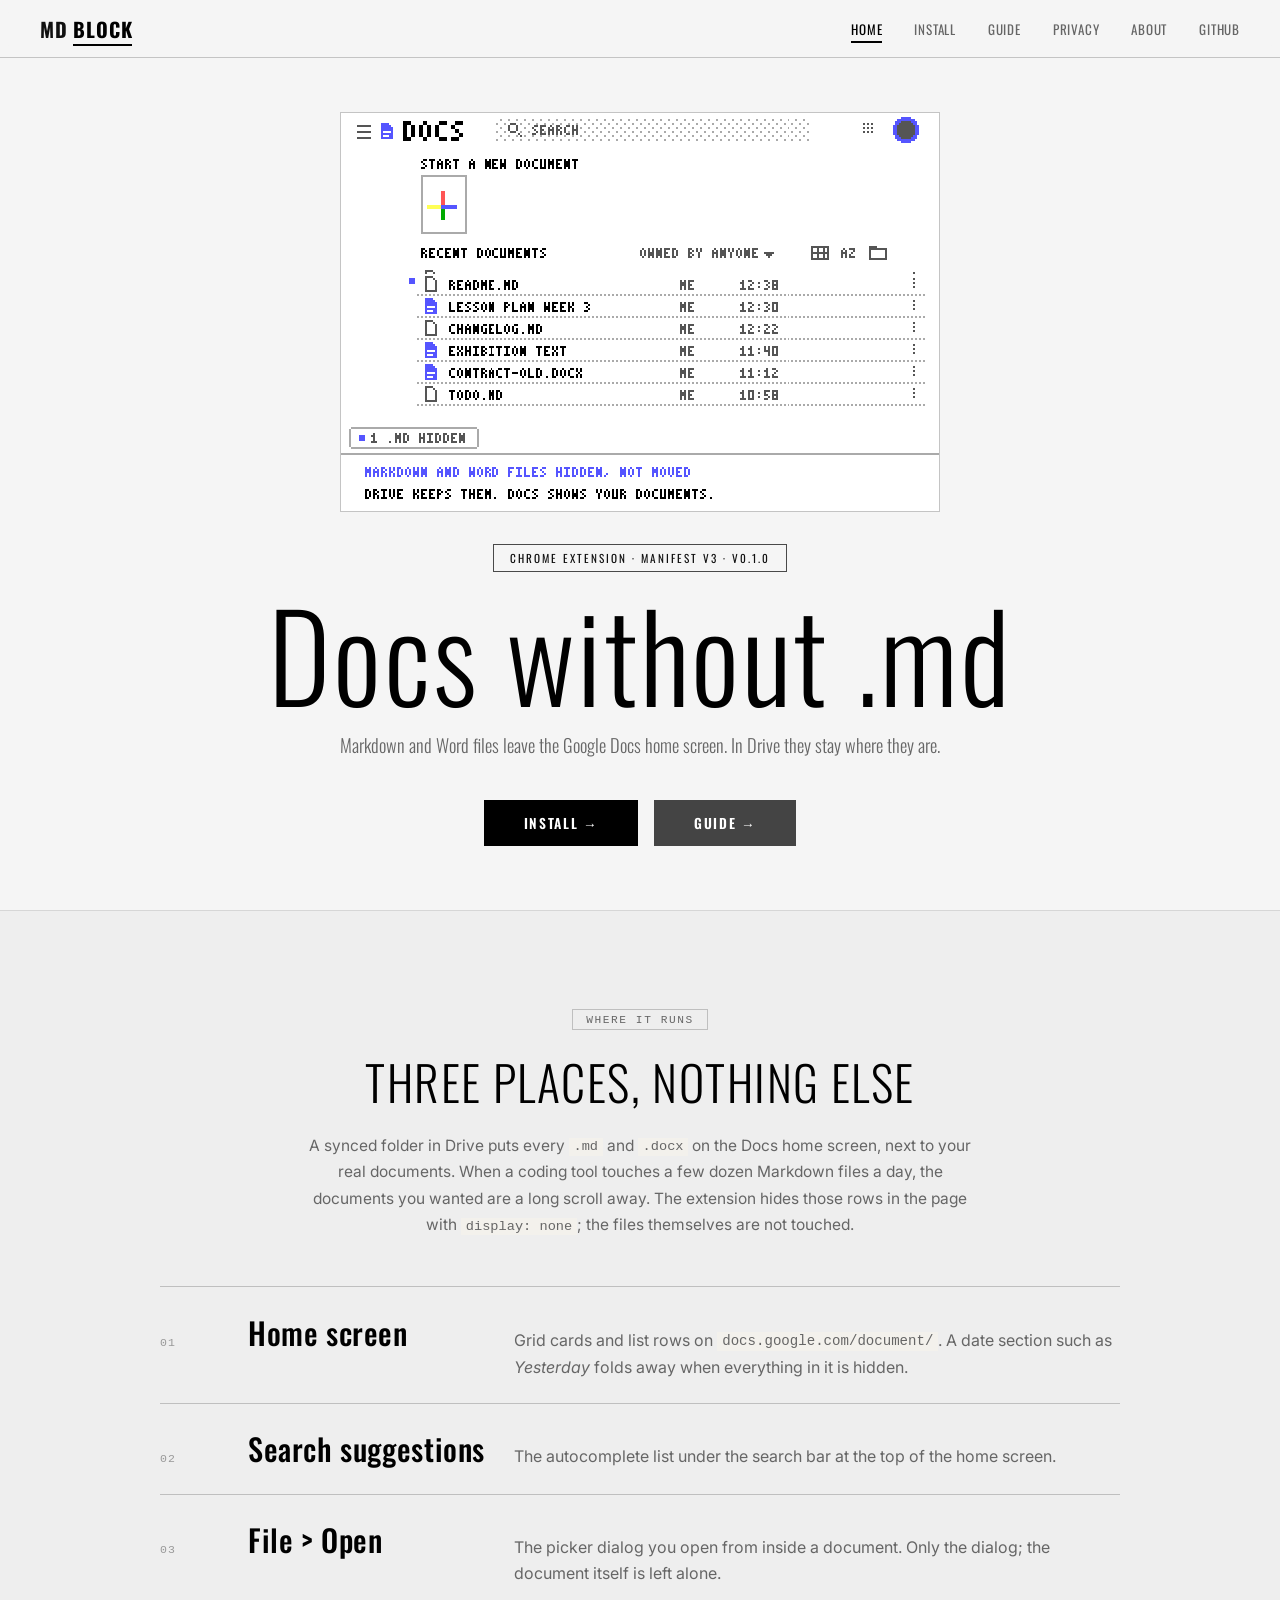
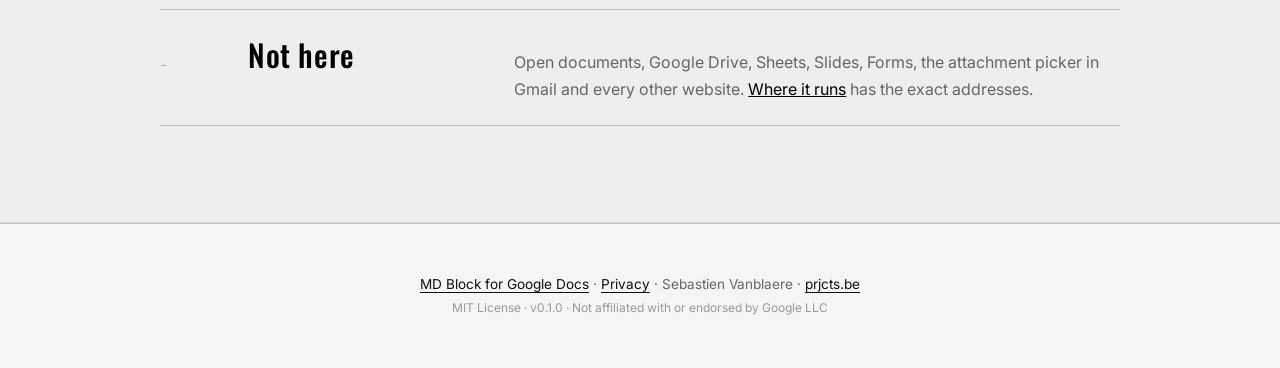
==== index.html @ 328c987b "Add GitHub Pages site and CGA overview animation - index.html and docs/ (install, guide, privacy, ab" ====
<!DOCTYPE html>
<html lang="en">
<head>
  <meta charset="UTF-8">
  <meta name="viewport" content="width=device-width, initial-scale=1.0">
  <title>MD Block for Google Docs - hide .md files in Docs, keep them in Drive</title>
  <meta name="description" content="A small Chrome extension that hides Markdown and Word files from the Google Docs home screen, search suggestions and File > Open. Nothing in Drive is moved or deleted.">
  <meta property="og:title" content="MD Block for Google Docs">
  <meta property="og:description" content="Hides Markdown and Word files from the Google Docs home screen and File > Open. Drive keeps every file.">
  <meta property="og:type" content="website">
  <meta property="og:url" content="https://seb-prjcts-be.github.io/google_docs_md_filter/">
  <meta property="og:image" content="https://seb-prjcts-be.github.io/google_docs_md_filter/docs/images/og-image.png">
  <meta name="twitter:card" content="summary_large_image">
  <meta name="twitter:title" content="MD Block for Google Docs">
  <meta name="twitter:description" content="Hides Markdown and Word files from the Google Docs home screen and File > Open. Drive keeps every file.">
  <meta name="twitter:image" content="https://seb-prjcts-be.github.io/google_docs_md_filter/docs/images/og-image.png">
  <link rel="icon" href="icons/icon32.png" type="image/png">
  <link rel="preconnect" href="https://fonts.googleapis.com">
  <link href="https://fonts.googleapis.com/css2?family=Oswald:wght@300;400;500;600;700&family=Inter:wght@400;500&display=swap" rel="stylesheet">
  <link rel="stylesheet" href="docs/style.css">
  <link rel="stylesheet" href="docs/home-overview.css">
</head>
<body>

  <!-- NAV -->
  <nav id="navbar">
    <a class="nav-logo" href="index.html">MD <span>Block</span></a>
    <button class="nav-hamburger" aria-label="Toggle menu" onclick="this.closest('nav').classList.toggle('nav-open')"><span></span><span></span><span></span></button>
    <ul class="nav-links">
      <li><a href="#hero" class="active">Home</a></li>
      <li><a href="docs/install.html">Install</a></li>
      <li><a href="docs/guide.html">Guide</a></li>
      <li><a href="docs/privacy.html">Privacy</a></li>
      <li><a href="docs/about.html">About</a></li>
      <li><a href="https://github.com/seb-prjcts-be/google_docs_md_filter" target="_blank">GitHub</a></li>
    </ul>
  </nav>

  <!-- HERO: the home screen before and after -->
  <section id="hero">
    <div class="hero-overlay">
      <div class="hero-text">
        <figure class="home-overview">
          <picture>
            <source srcset="docs/images/og-image.png" media="(prefers-reduced-motion: reduce)">
            <img src="docs/images/overview.gif" width="600" height="400" style="image-rendering:pixelated;border:1px solid rgba(0,0,0,0.2)" alt="The Google Docs home screen in CGA colours. In the list of recent documents, Markdown and Word files are struck through one by one and disappear; the native documents move up and a button in the bottom-left corner counts 7 files hidden.">
          </picture>
        </figure>
        <div class="hero-badge">Chrome extension &middot; Manifest V3 &middot; v0.1.0</div>
        <h1>Docs without <span class="accent">.md</span></h1>
        <p class="hero-sub">Markdown and Word files leave the Google Docs home screen. In Drive they stay where they are.</p>
        <div class="cta-row">
          <a href="docs/install.html" class="cta-btn">Install &#8594;</a>
          <a href="docs/guide.html" class="cta-btn secondary">Guide &#8594;</a>
        </div>
      </div>
    </div>
  </section>

  <!-- WHERE IT RUNS -->
  <section class="section section-dark" id="where">
    <div class="section-header">
      <div class="section-tag">Where it runs</div>
      <h2>Three places, nothing else</h2>
      <p>A synced folder in Drive puts every <code>.md</code> and <code>.docx</code> on the Docs home screen, next to your real documents. When a coding tool touches a few dozen Markdown files a day, the documents you wanted are a long scroll away. The extension hides those rows in the page with <code>display: none</code>; the files themselves are not touched.</p>
    </div>
    <ol class="pipeline-list">
      <li><span>01</span><strong>Home screen</strong><p>Grid cards and list rows on <code>docs.google.com/document/</code>. A date section such as <em>Yesterday</em> folds away when everything in it is hidden.</p></li>
      <li><span>02</span><strong>Search suggestions</strong><p>The autocomplete list under the search bar at the top of the home screen.</p></li>
      <li><span>03</span><strong>File &gt; Open</strong><p>The picker dialog you open from inside a document. Only the dialog; the document itself is left alone.</p></li>
      <li><span>&ndash;</span><strong>Not here</strong><p>Open documents, Google Drive, Sheets, Slides, Forms, the attachment picker in Gmail and every other website. <a href="docs/guide.html#where">Where it runs</a> has the exact addresses.</p></li>
    </ol>
  </section>

  <!-- FOOTER -->
  <footer>
    <p><a href="https://github.com/seb-prjcts-be/google_docs_md_filter" target="_blank">MD Block for Google Docs</a> &middot; <a href="docs/privacy.html">Privacy</a> &middot; Sebastien Vanblaere &middot; <a href="https://prjcts.be" target="_blank">prjcts.be</a></p>
    <p class="footer-sub">MIT License &middot; v0.1.0 &middot; Not affiliated with or endorsed by Google LLC</p>
  </footer>

</body>
</html>
---- docs/style.css ----
/* ============================================================
   penplotter sites - the family look of the drawing libraries:
   sober black and white, Oswald titles, Inter body, Courier New
   code on warm paper. The rules are shared, taken over as
   they are. Identical in vanilla.penplotter and p5.penplotter.
   ============================================================ */

@import url('https://fonts.googleapis.com/css2?family=Oswald:wght@400;500;600;700&family=Inter:wght@400;500&display=swap');

:root {
  --bg:          #f5f5f5;
  --bg2:         #eeeeee;
  --bg3:         #e4e4e4;
  --surface:     #ffffff;
  --paper:       #faf8f3;
  --border:      rgba(0, 0, 0, 0.1);
  --border-mid:  rgba(0, 0, 0, 0.2);
  --border-hard: rgba(0, 0, 0, 0.7);
  --text:        #111111;
  --text-muted:  #666666;
  --text-faint:  #999999;
}

*, *::before, *::after { box-sizing: border-box; }
html { scroll-behavior: smooth; }
body {
  margin: 0;
  font-family: 'Inter', 'Segoe UI', system-ui, sans-serif;
  background: var(--bg);
  color: var(--text);
  overflow-x: hidden;
}
a { color: inherit; }
button, input, select, textarea { font: inherit; }
h1, h2, h3, .nav-logo, .cta-btn, .hero-badge { font-family: 'Oswald', sans-serif; margin: 0; }
code, pre { font-family: 'Courier New', Courier, monospace; }
a:focus-visible, button:focus-visible { outline: 2px solid #000; outline-offset: 3px; }

/* ── NAV ── */
#navbar {
  position: fixed;
  top: 0; left: 0; right: 0;
  z-index: 100;
  display: flex;
  align-items: center;
  justify-content: space-between;
  padding: 0.85rem 2.5rem;
  background: rgba(245, 245, 245, 0.92);
  backdrop-filter: blur(10px);
  border-bottom: 1px solid var(--border-mid);
}
.nav-logo {
  font-size: 1.25rem;
  font-weight: 700;
  letter-spacing: 0.04em;
  text-transform: uppercase;
  color: var(--text);
  text-decoration: none;
}
.nav-logo span { color: #000; border-bottom: 2px solid #000; }
.nav-links { display: flex; list-style: none; gap: 2rem; margin: 0; padding: 0; }
.nav-links a {
  color: var(--text-muted);
  text-decoration: none;
  font-size: 0.82rem;
  letter-spacing: 0.06em;
  text-transform: uppercase;
  font-family: 'Oswald', sans-serif;
  font-weight: 400;
  transition: color 0.15s;
}
.nav-links a:hover { color: #000; }
.nav-links a.active { color: #000; border-bottom: 2px solid #000; padding-bottom: 2px; }
.nav-hamburger {
  display: none;
  flex-direction: column;
  justify-content: center;
  gap: 5px;
  background: none;
  border: none;
  cursor: pointer;
  padding: 4px;
  z-index: 101;
}
.nav-hamburger span { display: block; width: 22px; height: 2px; background: var(--text); border-radius: 2px; transition: transform 0.2s, opacity 0.2s; }
#navbar.nav-open .nav-hamburger span:nth-child(1) { transform: translateY(7px) rotate(45deg); }
#navbar.nav-open .nav-hamburger span:nth-child(2) { opacity: 0; }
#navbar.nav-open .nav-hamburger span:nth-child(3) { transform: translateY(-7px) rotate(-45deg); }

#hero, .section, footer { position: relative; z-index: 1; }

/* ── HERO ── */
#hero {
  height: 100vh;
  min-height: 580px;
  overflow: hidden;
}
#hero-canvas { position: absolute; inset: 0; }
#hero-canvas canvas { display: block; width: 100% !important; height: 100% !important; }
.hero-overlay {
  position: absolute;
  inset: 0;
  display: flex;
  align-items: center;
  justify-content: center;
  background: radial-gradient(ellipse at center, rgba(245,245,245,0.15) 0%, rgba(245,245,245,0.75) 100%);
  pointer-events: none;
}
.hero-text { text-align: center; pointer-events: auto; padding: 0 1.25rem; }
.hero-badge {
  display: inline-block;
  padding: 0.3rem 1rem;
  border: 1px solid var(--border-hard);
  font-size: 0.7rem;
  letter-spacing: 0.18em;
  text-transform: uppercase;
  color: var(--text);
  margin-bottom: 1.5rem;
}
.hero-text h1 {
  font-size: clamp(3rem, 10vw, 7.5rem);
  font-weight: 400;
  line-height: 0.95;
  letter-spacing: 0.02em;
  text-transform: none;
  color: #000;
  margin-bottom: 1.2rem;
}
.hero-sub {
  font-size: clamp(0.95rem, 2vw, 1.15rem);
  color: var(--text-muted);
  line-height: 1.7;
  margin: 0 0 2.5rem;
  font-weight: 400;
}
.cta-btn {
  display: inline-block;
  padding: 0.8rem 2.5rem;
  background: #000;
  color: #fff;
  text-decoration: none;
  font-size: 0.85rem;
  letter-spacing: 0.12em;
  text-transform: uppercase;
  font-weight: 600;
  transition: background 0.15s;
}
.cta-btn:hover { background: #333; }
.cta-btn.secondary { background: #444; }
.cta-btn.secondary:hover { background: #333; }
.cta-row { display: flex; gap: 1rem; justify-content: center; flex-wrap: wrap; margin-top: 1.5rem; }

/* ── SECTIONS ── */
.section { padding: 6rem 2rem; }
.section-dark { background: var(--bg2); border-top: 1px solid var(--border); border-bottom: 1px solid var(--border); }
.section-header { text-align: center; max-width: 680px; margin: 0 auto 3rem; }
.section-tag, .eyebrow {
  display: inline-block;
  padding: 0.2rem 0.8rem;
  border: 1px solid var(--border-mid);
  font-size: 0.7rem;
  letter-spacing: 0.14em;
  text-transform: uppercase;
  color: var(--text-muted);
  font-family: 'Consolas', monospace;
  margin: 0 0 1rem;
}
.section-header h2 {
  font-size: clamp(2rem, 5vw, 3rem);
  font-weight: 700;
  text-transform: uppercase;
  letter-spacing: 0.03em;
  color: #000;
  margin-bottom: 1rem;
}
.section-header p { color: var(--text-muted); line-height: 1.7; font-size: 0.97rem; margin: 0; }
.accent { color: #000; }
section[id], h2[id], h3[id] { scroll-margin-top: 62px; }

/* The two-libraries and five-stages lists on the landing page */
.pipeline-list { list-style: none; margin: 0 auto; padding: 0; max-width: 960px; border-top: 1px solid var(--border-mid); }
.pipeline-list li {
  display: grid;
  grid-template-columns: 64px minmax(170px, .4fr) 1fr;
  gap: 1.5rem;
  align-items: baseline;
  padding: 1.4rem 0;
  border-bottom: 1px solid var(--border-mid);
}
.pipeline-list span { font-family: 'Consolas', 'Courier New', monospace; font-size: 0.72rem; letter-spacing: 0.1em; text-transform: uppercase; color: var(--text-faint); }
.pipeline-list strong { font-family: 'Oswald', sans-serif; font-size: clamp(1.3rem, 2.6vw, 1.9rem); font-weight: 500; letter-spacing: 0.02em; color: #000; }
.pipeline-list p { margin: 0; color: var(--text-muted); line-height: 1.65; }
.pipeline-list a { color: #000; }

/* ── CODE ── */
.code-preview {
  background: var(--paper);
  border: 1px solid rgba(0, 0, 0, 0.15);
  border-radius: 4px;
  padding: 0.75rem;
  text-align: left;
}
.code-preview code {
  font-family: 'Consolas', 'Courier New', monospace;
  font-size: 0.7rem;
  color: #111;
  background: transparent;
  white-space: pre-wrap;
  line-height: 1.65;
}
pre, .code-block {
  background: var(--paper);
  color: #111;
  border: 1px solid rgba(0, 0, 0, 0.15);
  border-radius: 4px;
  padding: 1.2rem 1.4rem;
  margin: 0.8rem 0 1.4rem;
  overflow-x: auto;
  font-family: 'Courier New', monospace;
  font-size: 0.84rem;
  line-height: 1.6;
  white-space: pre;
}
pre code, .code-block code { background: transparent; padding: 0; font-family: inherit; font-size: inherit; }
p code, li code, td code, dd code { font-family: 'Courier New', monospace; font-size: 0.88em; background: #f3f1ec; padding: 0.1em 0.35em; }

/* Prism tokens - p5 webeditor (Atom One Light) palette */
.token.comment    { color: #A0A1A7; font-style: italic; }
.token.keyword    { color: #A626A4; }
.token.string     { color: #50A14F; }
.token.number,
.token.boolean    { color: #986801; }
.token.function   { color: #4078F2; }
.token.class-name { color: #C18401; }
.token.property   { color: #E45649; }
.token.operator,
.token.punctuation { color: #383A42; }

/* ── FOOTER ── */
footer {
  text-align: center;
  padding: 3rem 2rem;
  border-top: 1px solid var(--border-mid);
  color: var(--text-muted);
  font-size: 0.85rem;
  line-height: 1.9;
}
footer p { margin: 0; }
footer a { color: var(--text); text-decoration: underline; text-underline-offset: 3px; }
footer a:hover { color: #000; }
.footer-sub { font-size: 0.75rem; color: var(--text-faint); }

/* ── SCROLLBAR ── */
::-webkit-scrollbar { width: 5px; }
::-webkit-scrollbar-track { background: var(--bg); }
::-webkit-scrollbar-thumb { background: #aaa; }
::-webkit-scrollbar-thumb:hover { background: #555; }

/* ── DOC PAGES (reading layout) ── */
.page, .guide-wrap { max-width: 960px; margin: 0 auto; padding: 6rem 2rem 5rem; }
.page h1 { font-size: 2.8rem; margin-bottom: 0.3rem; }
.page h2 { font-size: 1.5rem; margin: 3rem 0 0.7rem; text-transform: uppercase; letter-spacing: .05em; padding-bottom: 0.3rem; }
.page h3 { font-size: 1.1rem; margin: 1.8rem 0 0.4rem; text-transform: uppercase; letter-spacing: .04em; }
.page p, .page li { line-height: 1.7; color: var(--text-muted); }
.page p { margin: 0 0 0.8rem; }
.page a { color: #000; text-decoration: underline; }
.page a:hover { color: #555; }
.guide-intro, .lead { font-size: 1.1rem; color: var(--text); margin-bottom: 2rem; line-height: 1.7; }
.page .lead, .page .guide-intro { color: var(--text); }
.page ol, .page ul { padding-left: 22px; margin: 0 0 1rem; }
.page li + li { margin-top: 0.4rem; }
.page-header { margin-bottom: 2.5rem; }
.page-header .section-tag, .page-header .eyebrow { margin-bottom: 0.6rem; }

.callout {
  background: var(--bg2);
  padding: 0.9rem 1.2rem;
  margin: 1.2rem 0;
  color: var(--text);
}
.callout p { margin: 0; }
.callout code { background: #ebe8e0; }
.note {
  display: inline-block;
  font-size: 0.72rem;
  font-family: 'Oswald', sans-serif;
  text-transform: uppercase;
  letter-spacing: .08em;
  background: #000;
  color: #fff;
  padding: 0.15em 0.5em;
  margin-right: 0.4rem;
  vertical-align: middle;
}

.page table, .opts-table { width: 100%; border-collapse: collapse; margin: 0.8rem 0 1.4rem; font-size: 0.84rem; }
.page th, .opts-table th {
  text-align: left;
  font-family: 'Oswald', sans-serif;
  font-size: 0.74rem;
  text-transform: uppercase;
  letter-spacing: .06em;
  padding: 0.4rem 0.8rem;
  background: #000;
  color: #fff;
}
.page td, .opts-table td { padding: 0.45rem 0.8rem; border-bottom: 1px solid #e8e8e8; color: var(--text); vertical-align: top; }
.page tr:last-child td, .opts-table tr:last-child td { border-bottom: none; }
.page td:first-child, .opts-table td:first-child { font-family: 'Courier New', monospace; white-space: nowrap; }
.page td:nth-child(3), .opts-table td:nth-child(3) { color: var(--text-muted); }
.table-wrap { overflow-x: auto; }

.step-list { list-style: none; padding: 0; margin: 0.5rem 0 1.4rem; counter-reset: steps; }
.step-list li { counter-increment: steps; display: flex; gap: 1rem; margin-bottom: 0.9rem; }
.step-list li::before { content: counter(steps); font-family: 'Oswald', sans-serif; font-size: 1.1rem; background: #000; color: #fff; min-width: 1.8rem; height: 1.8rem; display: flex; align-items: center; justify-content: center; flex-shrink: 0; margin-top: 0.1rem; }
.step-list li p { margin: 0; line-height: 1.6; }

.example-grid { display: grid; grid-template-columns: repeat(2, minmax(0, 1fr)); gap: 1rem; }
.example-card { padding: 1.4rem; border: 1px solid var(--border-mid); background: var(--surface); }
.example-card h2 { margin: 0.4rem 0 0.8rem; font-size: 1.4rem; border: 0; padding: 0; }

/* ── EXAMPLES AND POSSIBILITIES PAGES (gallery layout) ── */
.ex-page-header { max-width: 1100px; margin: 0 auto; padding: 7rem 2rem 3rem; text-align: center; }
.ex-page-header h1 { font-size: 2.8rem; margin-bottom: 0.6rem; }
.ex-page-header > p { max-width: 620px; margin: 0 auto 2rem; line-height: 1.7; color: var(--text-muted); }
.ex-page-header .section-tag { margin-bottom: 0.6rem; }
.ex-preview { max-width: 520px; margin: 0 auto; display: flex; flex-direction: column; align-items: flex-start; gap: 1rem; }
.ex-canvas { width: 100%; overflow: hidden; background: var(--surface); border: 1px solid var(--border-mid); }
.ex-canvas canvas, .ex-canvas iframe { display: block !important; width: 100% !important; height: auto; border: 0; }
.ex-canvas canvas[data-example], .ex-canvas iframe { aspect-ratio: 4 / 5; object-fit: contain; }
.ex-canvas iframe { pointer-events: none; } /* a preview, not a plot button: the full example is the page to click */
.ex-canvas .ex-text { margin: 0; padding: 1rem; border: 0; border-radius: 0; aspect-ratio: 520 / 220; height: auto; font-size: 0.78rem; line-height: 1.65; white-space: pre; overflow: auto; background: var(--paper); }
.section-dark .ex-canvas { background: var(--surface); }
.ex-code-block {
  width: 100%;
  margin: 0;
  padding: 1rem 1.2rem;
  background: var(--paper);
  color: #111;
  border: 1px solid rgba(0, 0, 0, 0.15);
  font-family: 'Courier New', monospace;
  font-size: 0.78rem;
  line-height: 1.65;
  white-space: pre;
  overflow-x: auto;
  border-radius: 4px;
}
.ex-full-link, .ex-link {
  display: inline-block;
  font-family: 'Oswald', sans-serif;
  font-size: 0.72rem;
  letter-spacing: .1em;
  text-transform: uppercase;
  color: var(--text-muted);
  text-decoration: none !important;
  border-bottom: 1px solid var(--border-mid);
  transition: color 0.15s, border-color 0.15s;
}
.ex-full-link:hover, .ex-link:hover { color: #000; border-color: #000; }
.ex-controls { display: flex; flex-wrap: wrap; gap: 0.6rem 1.2rem; align-items: center; font-size: 0.85rem; color: var(--text-muted); }
.ex-controls label { display: inline-flex; align-items: center; gap: 0.4rem; }
.ex-controls select { padding: 0.35rem 0.5rem; border: 1px solid var(--border-mid); background: var(--surface); }

/* ── RESPONSIVE ── */
@media (max-width: 900px) {
  .pipeline-list li { grid-template-columns: 45px 1fr; }
  .pipeline-list p { grid-column: 2; }
  .example-grid { grid-template-columns: 1fr; }
  .nav-hamburger { display: flex; }
  .nav-links {
    display: none;
    position: fixed;
    top: 52px;
    left: 0; right: 0;
    flex-direction: column;
    gap: 0;
    background: rgba(245, 245, 245, 0.97);
    backdrop-filter: blur(10px);
    border-bottom: 1px solid var(--border-mid);
    padding: 0.5rem 0 1rem;
  }
  #navbar.nav-open .nav-links { display: flex; }
  .nav-links li { padding: 0; }
  .nav-links a { display: block; padding: 0.75rem 2rem; font-size: 0.9rem; }
}
@media (max-width: 620px) {
  #navbar { padding-left: 1.25rem; padding-right: 1.25rem; }
  .section { padding: 4rem 1.25rem; }
}
@media (prefers-reduced-motion: reduce) { html { scroll-behavior: auto; } }

/* ── Landing: four drawings you can make ── */
.make-grid { display: grid; grid-template-columns: repeat(auto-fit, minmax(210px, 1fr)); gap: 1.25rem; max-width: 1100px; margin: 0 auto; }
.make-card { display: block; text-decoration: none; color: inherit; }
.make-card .ex-canvas { margin-bottom: 0.6rem; }
.make-card p { margin: 0; font-family: 'Oswald', sans-serif; font-size: 1.1rem; font-weight: 400; letter-spacing: 0.02em; color: #000; }
.make-card:hover p { text-decoration: underline; }

/* Titles use Oswald Light; keep the existing sizes and placement. */
:is(#hero, .page, .section, .ex-page-header, .demo-header, .hb) :is(h1, h2, h3) {
  font-weight: 300;
}

/* Long inline references must not widen the page. */
p code, li code, td code { overflow-wrap: anywhere; }


/* Preserve code indentation inside a contained scrolling panel. */
pre, .ex-code-block { max-width: 100%; min-width: 0; box-sizing: border-box; }
pre code { white-space: pre; overflow-wrap: normal; }

.token.tag, .token.attr-name { color: #E45649; }
.token.attr-value { color: #50A14F; }

.workflow-pair { display:grid; grid-template-columns:repeat(2,minmax(0,1fr)); gap:1.5rem; margin:2rem 0; }
.workflow-pair figure { min-width:0; margin:0; }
.workflow-pair img { display:block; width:100%; height:auto; }
.workflow-pair h3 { font-size:1.35rem; }
details { margin:1.5rem 0; }
summary { cursor:pointer; margin-bottom:1rem; }
@media (max-width:620px) { .workflow-pair { grid-template-columns:1fr; } }
@media (max-width:620px) { .page table { table-layout:fixed; } .page td:first-child { white-space:normal; overflow-wrap:anywhere; } .page th, .page td { overflow-wrap:anywhere; padding-left:.4rem; padding-right:.4rem; } }
---- docs/home-overview.css ----
/* The overview is the central hero image on both homepages. */
#hero { height: auto; min-height: 100vh; }
#hero .hero-overlay { position: relative; inset: auto; min-height: 100vh; background: none; }
#hero .hero-text { width: 100%; min-width: 0; padding: 7rem 1.25rem 4rem; }
#hero .home-overview { width: min(100%, 600px); margin: 0 auto 2rem; }
#hero .home-overview img { display: block; width: 100%; max-width: 100%; height: auto; aspect-ratio: 3 / 2; image-rendering: pixelated; }
h1, h2, h3 { font-weight: 300; }
.hero-sub { font-family: 'Oswald', sans-serif; font-weight: 300; }
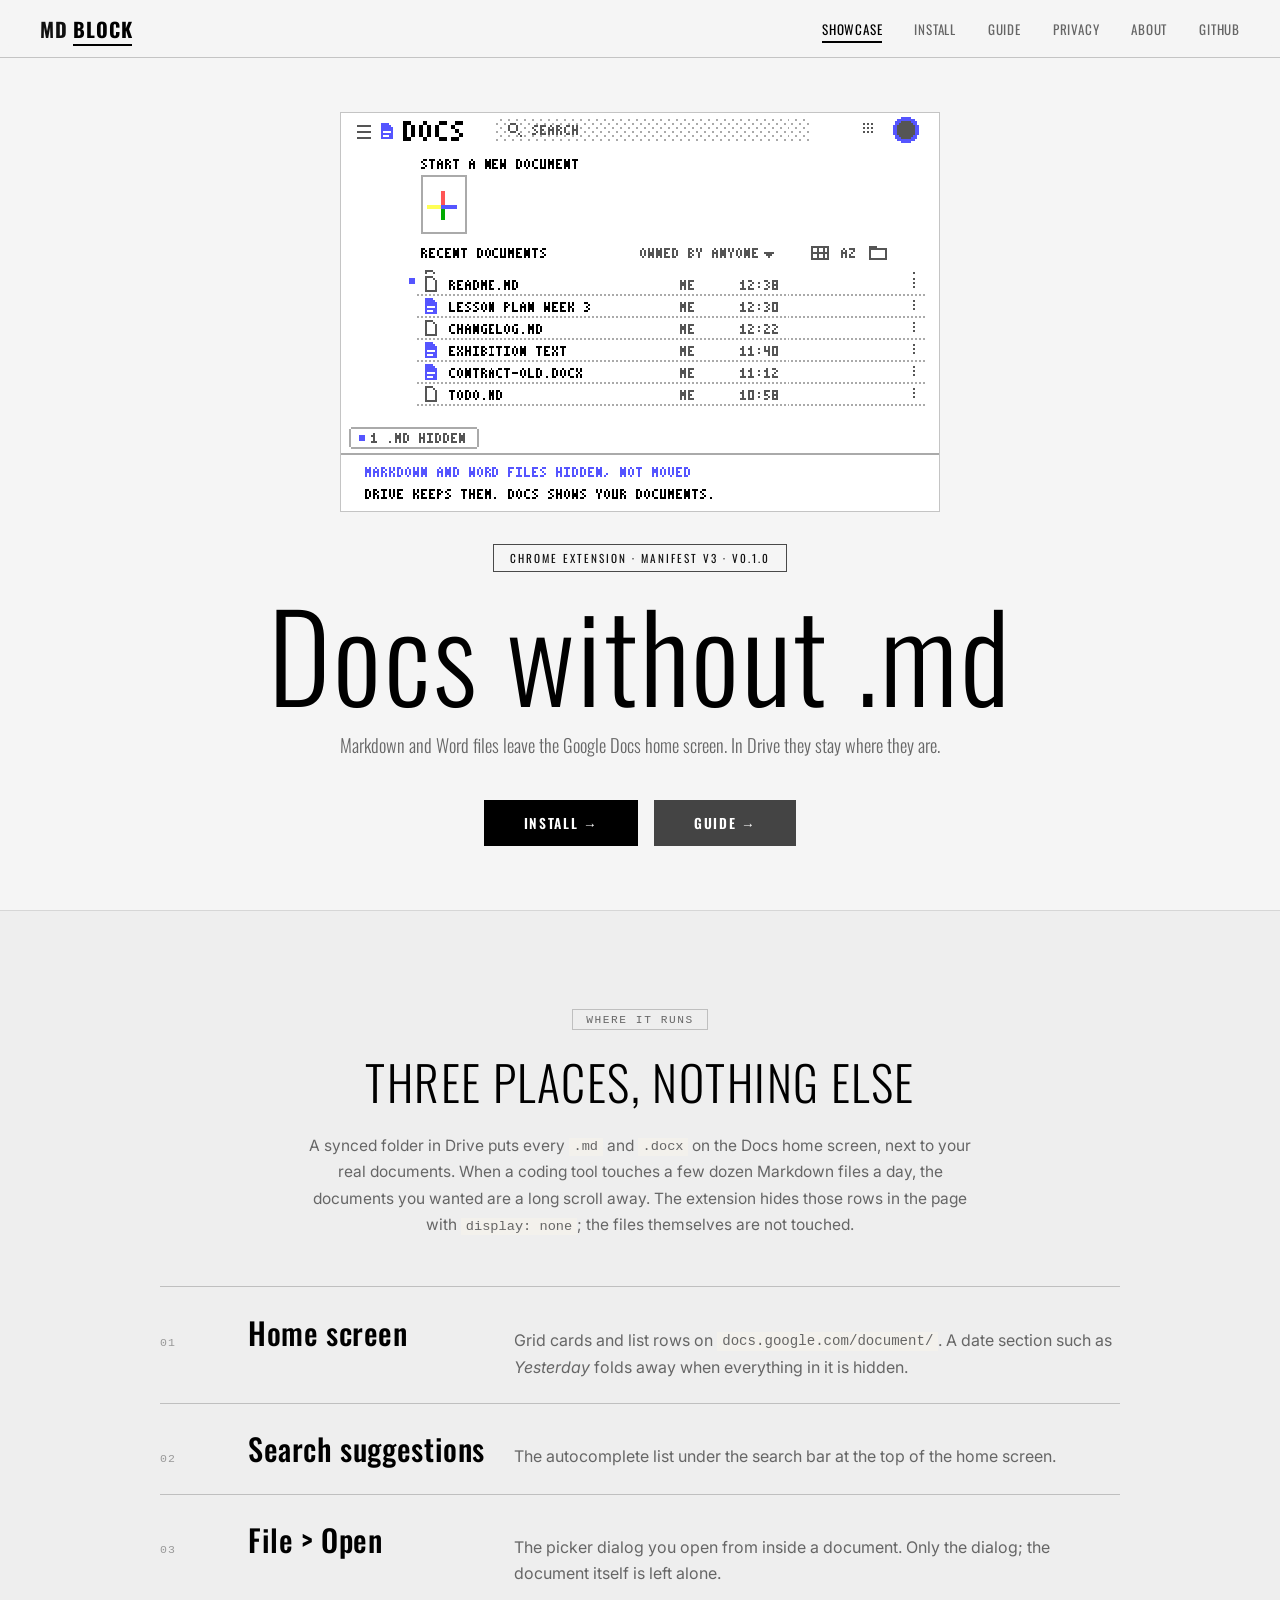
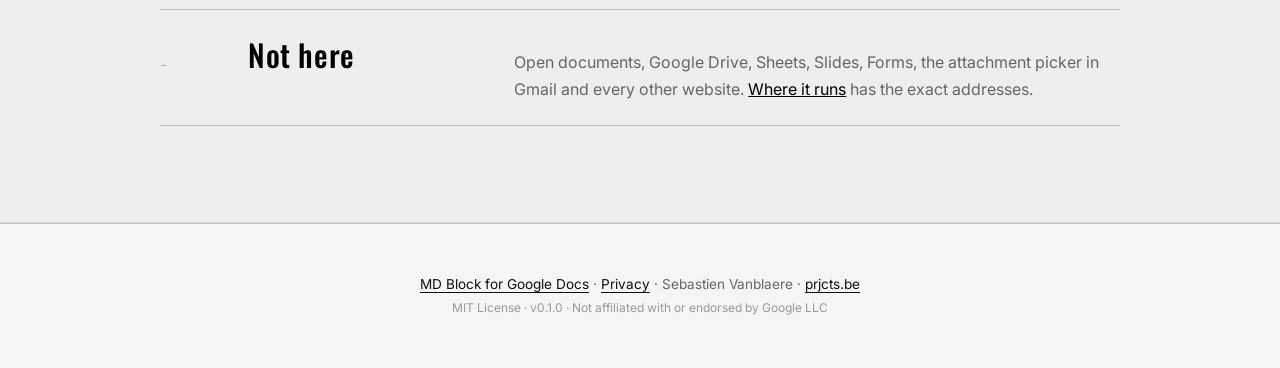
==== commit fd815d73: "Follow the seb-lib site conventions - The first nav item is Showcase, as on the library sites - The " ====
--- a/index.html
+++ b/index.html
@@ -27,7 +27,7 @@
     <a class="nav-logo" href="index.html">MD <span>Block</span></a>
     <button class="nav-hamburger" aria-label="Toggle menu" onclick="this.closest('nav').classList.toggle('nav-open')"><span></span><span></span><span></span></button>
     <ul class="nav-links">
-      <li><a href="#hero" class="active">Home</a></li>
+      <li><a href="#hero" class="active">Showcase</a></li>
       <li><a href="docs/install.html">Install</a></li>
       <li><a href="docs/guide.html">Guide</a></li>
       <li><a href="docs/privacy.html">Privacy</a></li>
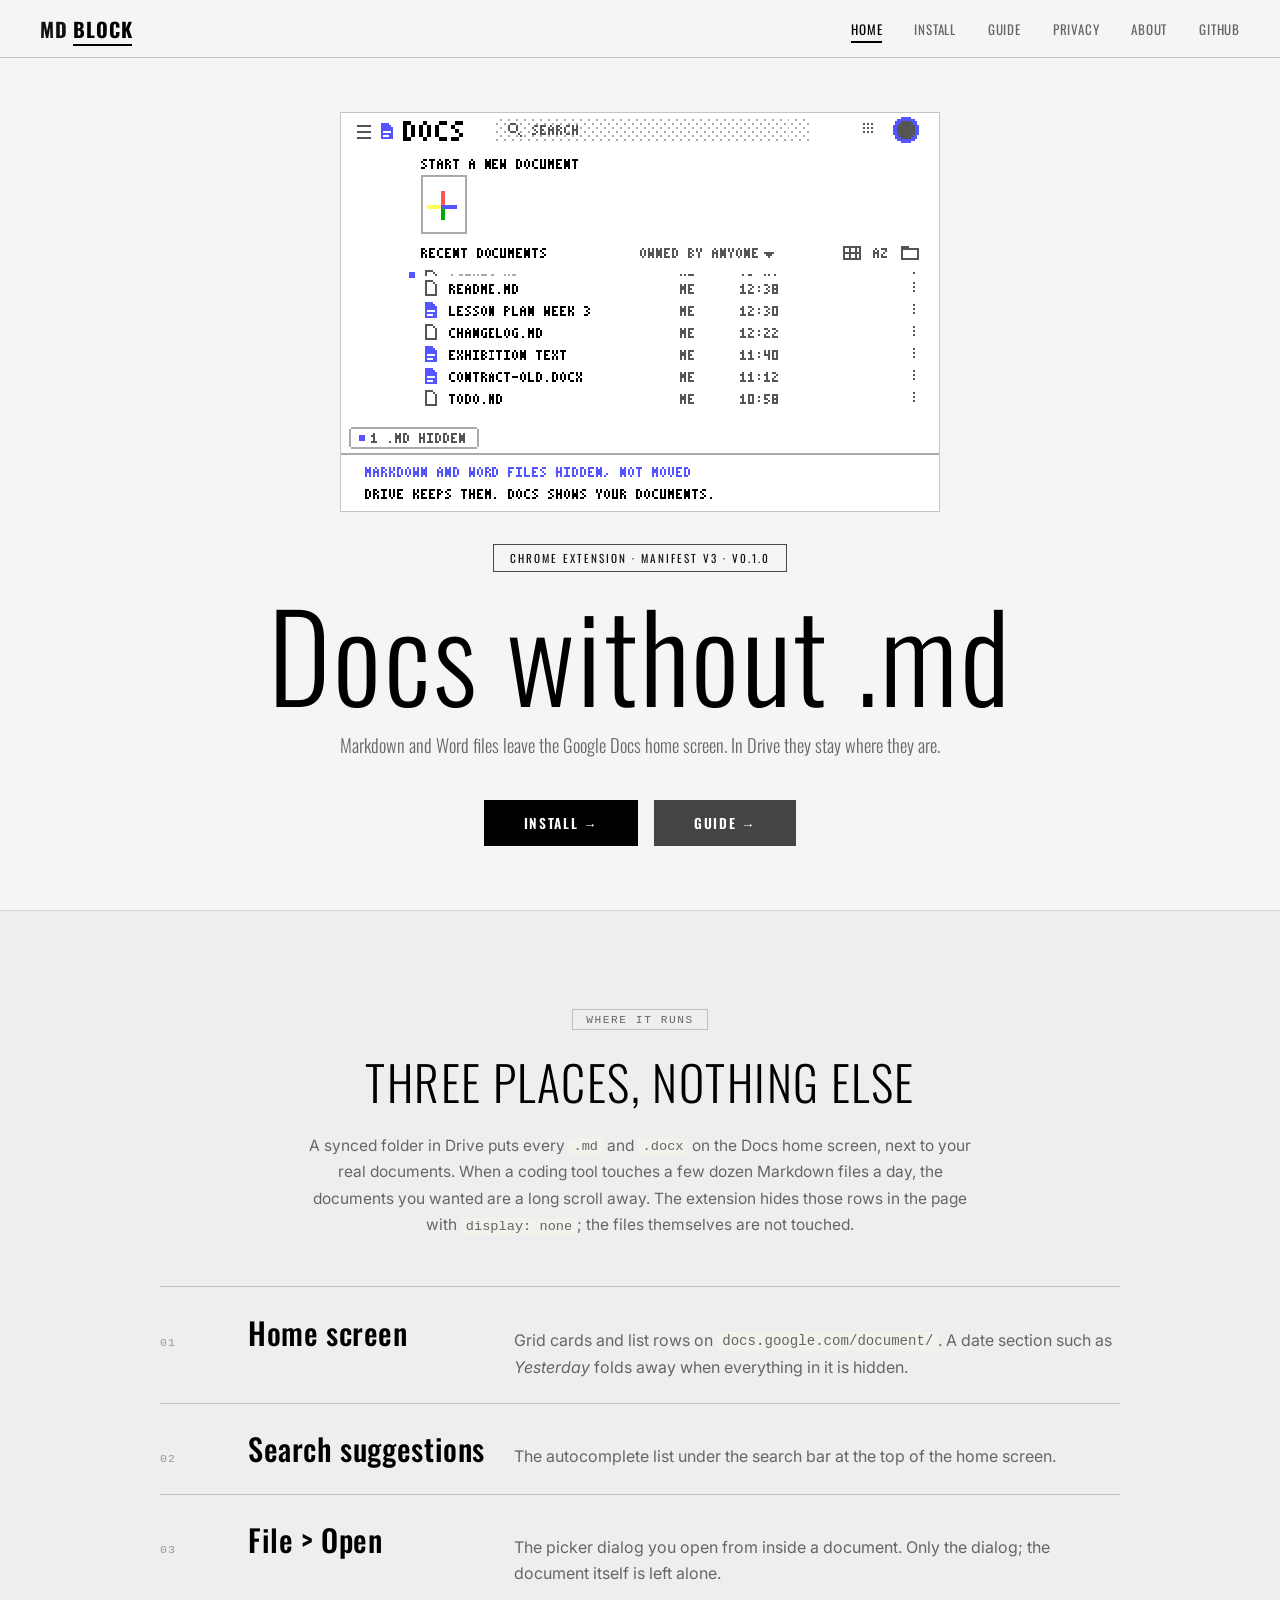
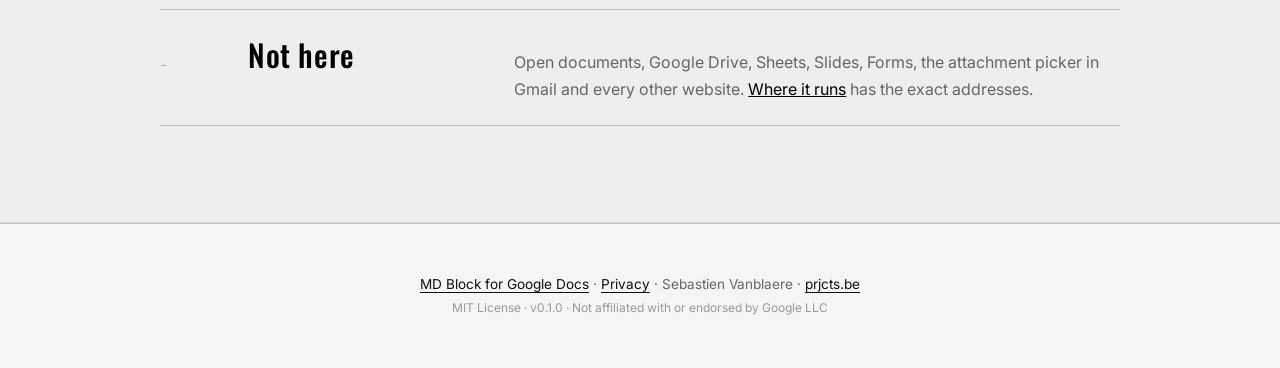
==== commit 5fcfacd7: "Add four CGA animations to the Guide - 02 File > Open, 03 the counter button, 04 settings, 05 where " ====
--- a/index.html
+++ b/index.html
@@ -27,7 +27,7 @@
     <a class="nav-logo" href="index.html">MD <span>Block</span></a>
     <button class="nav-hamburger" aria-label="Toggle menu" onclick="this.closest('nav').classList.toggle('nav-open')"><span></span><span></span><span></span></button>
     <ul class="nav-links">
-      <li><a href="#hero" class="active">Showcase</a></li>
+      <li><a href="#hero" class="active">Home</a></li>
       <li><a href="docs/install.html">Install</a></li>
       <li><a href="docs/guide.html">Guide</a></li>
       <li><a href="docs/privacy.html">Privacy</a></li>
@@ -42,7 +42,7 @@
       <div class="hero-text">
         <figure class="home-overview">
           <picture>
-            <source srcset="docs/images/og-image.png" media="(prefers-reduced-motion: reduce)">
+            <source srcset="docs/images/overview.png" media="(prefers-reduced-motion: reduce)">
             <img src="docs/images/overview.gif" width="600" height="400" style="image-rendering:pixelated;border:1px solid rgba(0,0,0,0.2)" alt="The Google Docs home screen in CGA colours. In the list of recent documents, Markdown and Word files are struck through one by one and disappear; the native documents move up and a button in the bottom-left corner counts 7 files hidden.">
           </picture>
         </figure>
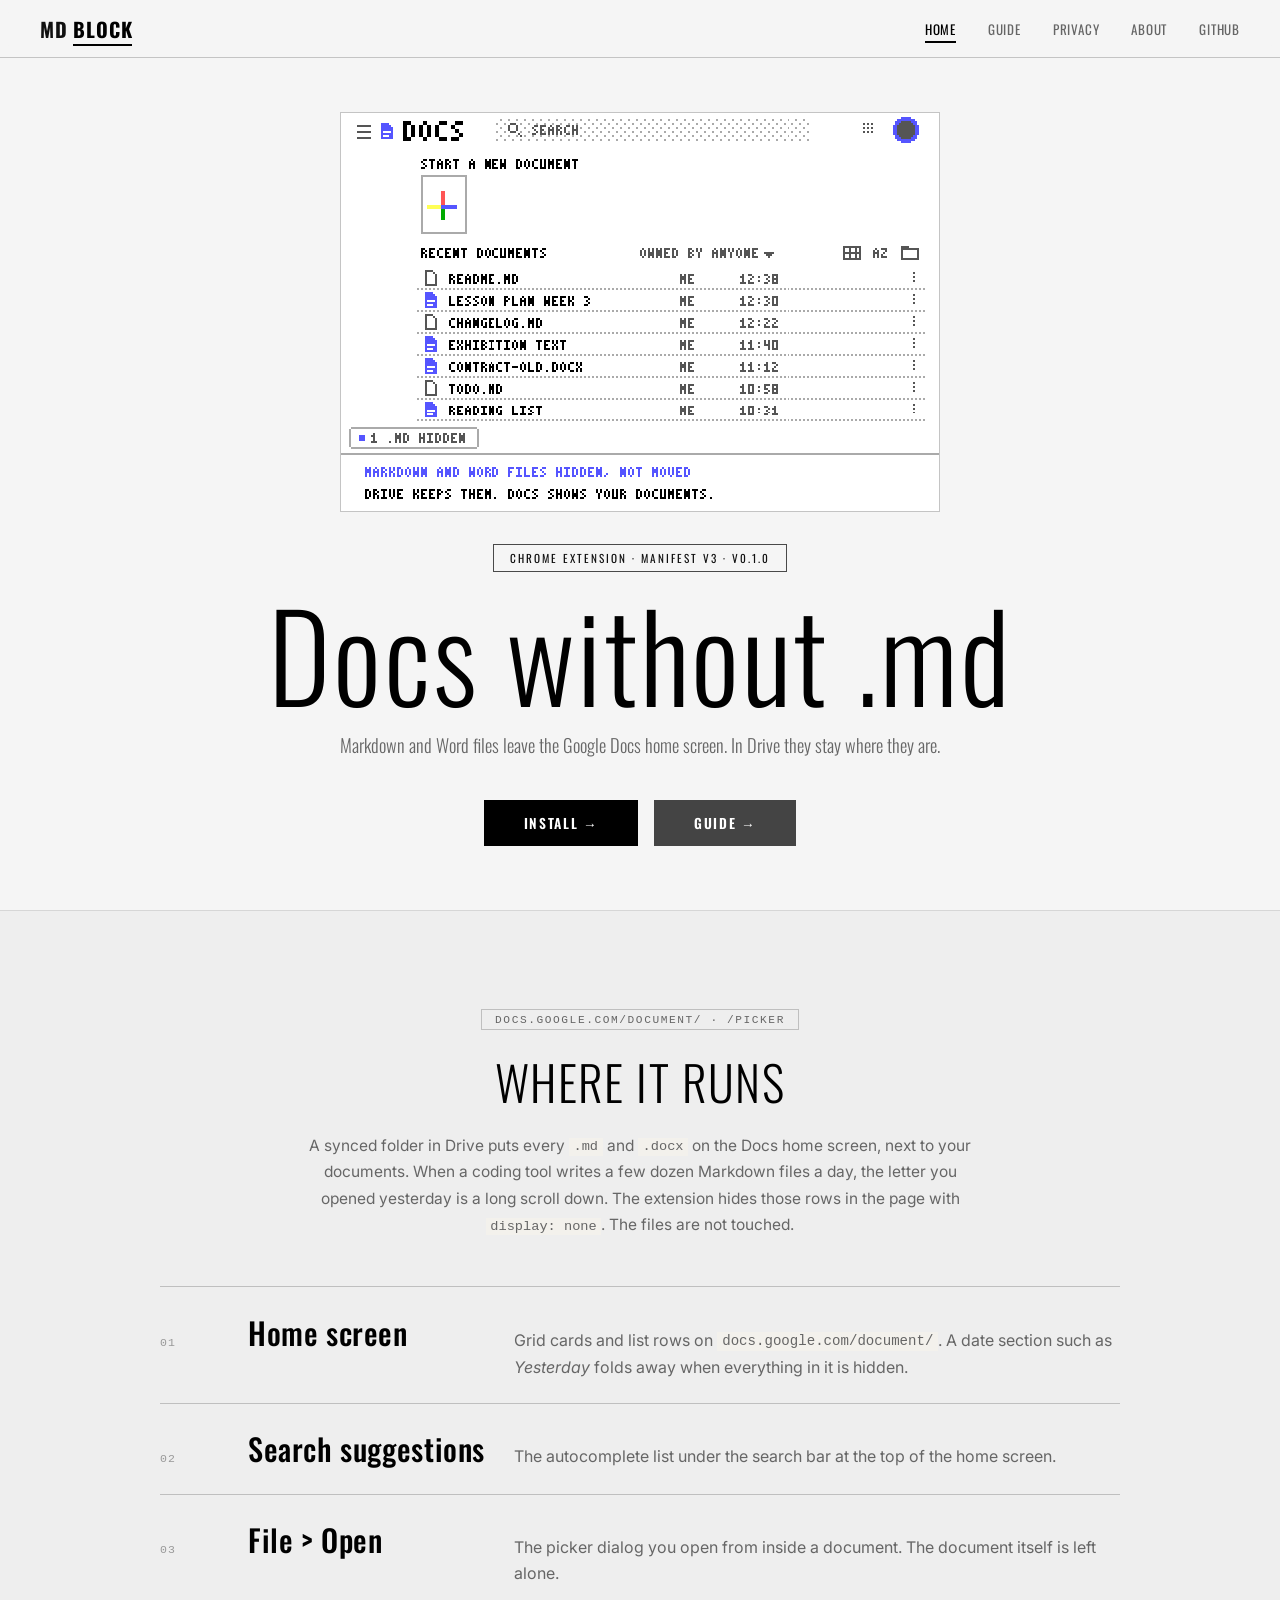
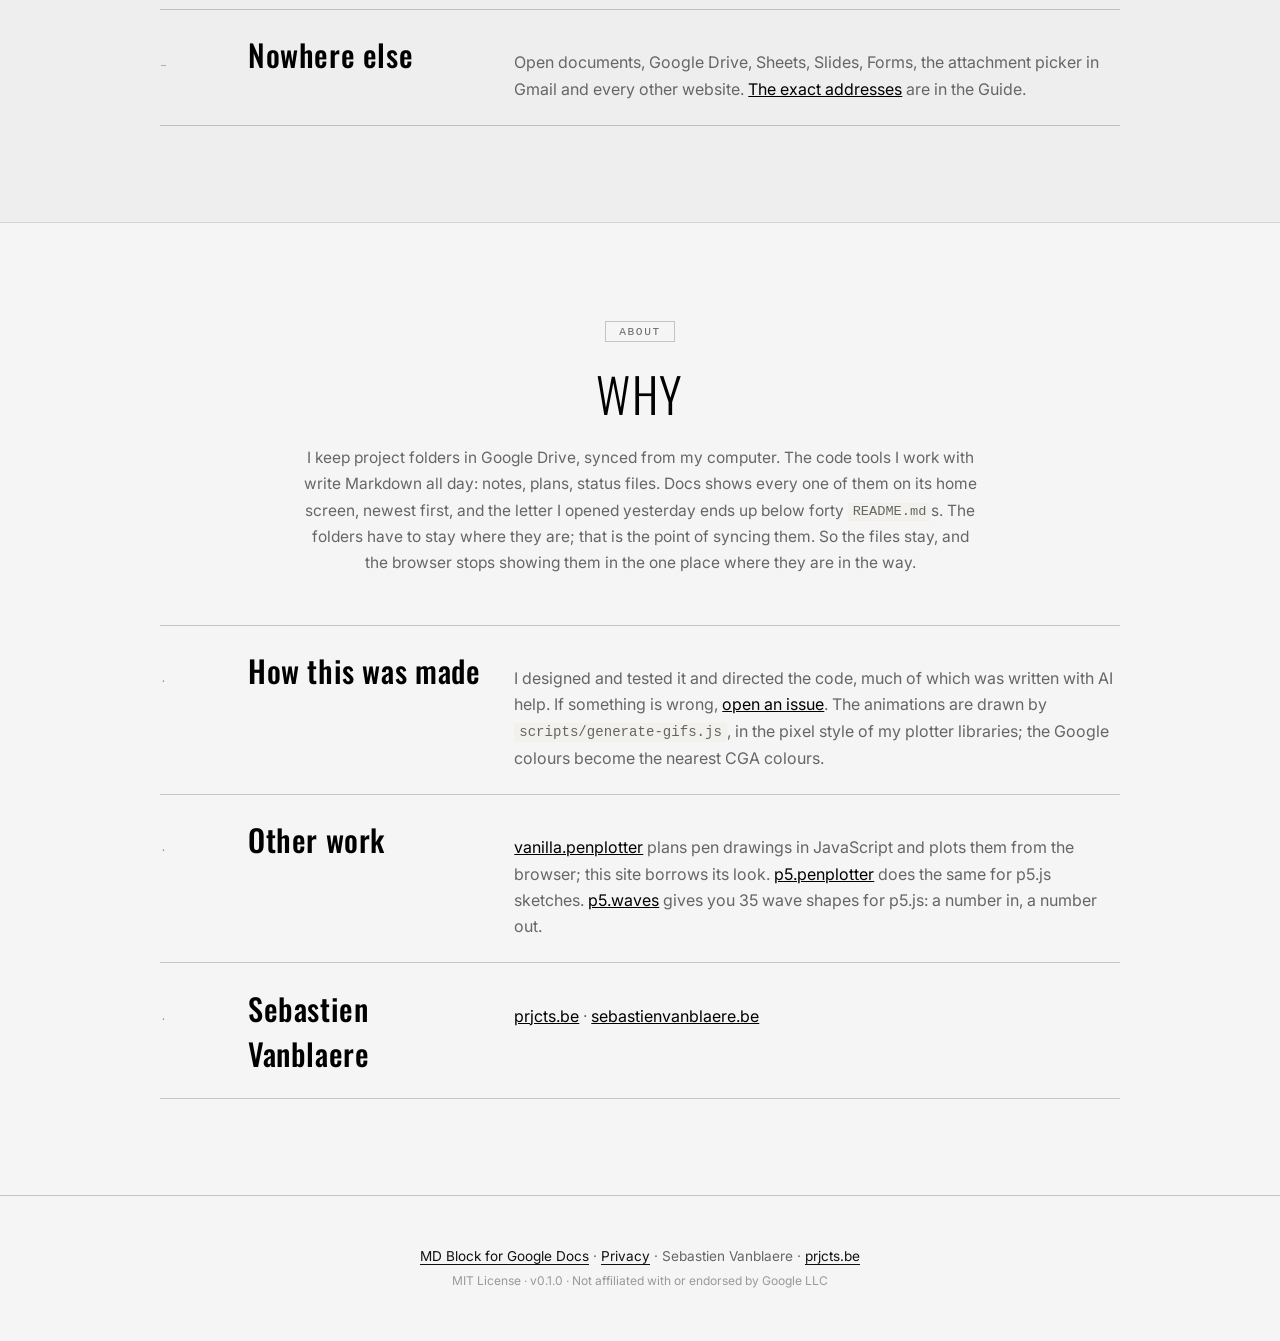
==== commit 446ef1b0: "Three pages instead of five, and quieter text - Install is the first section of the Guide; About is " ====
--- a/index.html
+++ b/index.html
@@ -28,10 +28,9 @@
     <button class="nav-hamburger" aria-label="Toggle menu" onclick="this.closest('nav').classList.toggle('nav-open')"><span></span><span></span><span></span></button>
     <ul class="nav-links">
       <li><a href="#hero" class="active">Home</a></li>
-      <li><a href="docs/install.html">Install</a></li>
       <li><a href="docs/guide.html">Guide</a></li>
       <li><a href="docs/privacy.html">Privacy</a></li>
-      <li><a href="docs/about.html">About</a></li>
+      <li><a href="#about">About</a></li>
       <li><a href="https://github.com/seb-prjcts-be/google_docs_md_filter" target="_blank">GitHub</a></li>
     </ul>
   </nav>
@@ -50,7 +49,7 @@
         <h1>Docs without <span class="accent">.md</span></h1>
         <p class="hero-sub">Markdown and Word files leave the Google Docs home screen. In Drive they stay where they are.</p>
         <div class="cta-row">
-          <a href="docs/install.html" class="cta-btn">Install &#8594;</a>
+          <a href="docs/guide.html#install" class="cta-btn">Install &#8594;</a>
           <a href="docs/guide.html" class="cta-btn secondary">Guide &#8594;</a>
         </div>
       </div>
@@ -60,15 +59,29 @@
   <!-- WHERE IT RUNS -->
   <section class="section section-dark" id="where">
     <div class="section-header">
-      <div class="section-tag">Where it runs</div>
-      <h2>Three places, nothing else</h2>
-      <p>A synced folder in Drive puts every <code>.md</code> and <code>.docx</code> on the Docs home screen, next to your real documents. When a coding tool touches a few dozen Markdown files a day, the documents you wanted are a long scroll away. The extension hides those rows in the page with <code>display: none</code>; the files themselves are not touched.</p>
+      <div class="section-tag">docs.google.com/document/ &middot; /picker</div>
+      <h2>Where it runs</h2>
+      <p>A synced folder in Drive puts every <code>.md</code> and <code>.docx</code> on the Docs home screen, next to your documents. When a coding tool writes a few dozen Markdown files a day, the letter you opened yesterday is a long scroll down. The extension hides those rows in the page with <code>display: none</code>. The files are not touched.</p>
     </div>
     <ol class="pipeline-list">
       <li><span>01</span><strong>Home screen</strong><p>Grid cards and list rows on <code>docs.google.com/document/</code>. A date section such as <em>Yesterday</em> folds away when everything in it is hidden.</p></li>
       <li><span>02</span><strong>Search suggestions</strong><p>The autocomplete list under the search bar at the top of the home screen.</p></li>
-      <li><span>03</span><strong>File &gt; Open</strong><p>The picker dialog you open from inside a document. Only the dialog; the document itself is left alone.</p></li>
-      <li><span>&ndash;</span><strong>Not here</strong><p>Open documents, Google Drive, Sheets, Slides, Forms, the attachment picker in Gmail and every other website. <a href="docs/guide.html#where">Where it runs</a> has the exact addresses.</p></li>
+      <li><span>03</span><strong>File &gt; Open</strong><p>The picker dialog you open from inside a document. The document itself is left alone.</p></li>
+      <li><span>&ndash;</span><strong>Nowhere else</strong><p>Open documents, Google Drive, Sheets, Slides, Forms, the attachment picker in Gmail and every other website. <a href="docs/guide.html#where">The exact addresses</a> are in the Guide.</p></li>
+    </ol>
+  </section>
+
+  <!-- ABOUT -->
+  <section class="section" id="about">
+    <div class="section-header">
+      <div class="section-tag">About</div>
+      <h2>Why</h2>
+      <p>I keep project folders in Google Drive, synced from my computer. The code tools I work with write Markdown all day: notes, plans, status files. Docs shows every one of them on its home screen, newest first, and the letter I opened yesterday ends up below forty <code>README.md</code>s. The folders have to stay where they are; that is the point of syncing them. So the files stay, and the browser stops showing them in the one place where they are in the way.</p>
+    </div>
+    <ol class="pipeline-list">
+      <li><span>&middot;</span><strong>How this was made</strong><p>I designed and tested it and directed the code, much of which was written with AI help. If something is wrong, <a href="https://github.com/seb-prjcts-be/google_docs_md_filter/issues">open an issue</a>. The animations are drawn by <code>scripts/generate-gifs.js</code>, in the pixel style of my plotter libraries; the Google colours become the nearest CGA colours.</p></li>
+      <li><span>&middot;</span><strong>Other work</strong><p><a href="https://seb-prjcts-be.github.io/vanilla.penplotter/">vanilla.penplotter</a> plans pen drawings in JavaScript and plots them from the browser; this site borrows its look. <a href="https://seb-prjcts-be.github.io/p5.penplotter/">p5.penplotter</a> does the same for p5.js sketches. <a href="https://seb-prjcts-be.github.io/p5.waves/">p5.waves</a> gives you 35 wave shapes for p5.js: a number in, a number out.</p></li>
+      <li><span>&middot;</span><strong>Sebastien Vanblaere</strong><p><a href="https://prjcts.be" target="_blank">prjcts.be</a> &middot; <a href="https://sebastienvanblaere.be" target="_blank">sebastienvanblaere.be</a></p></li>
     </ol>
   </section>
 
